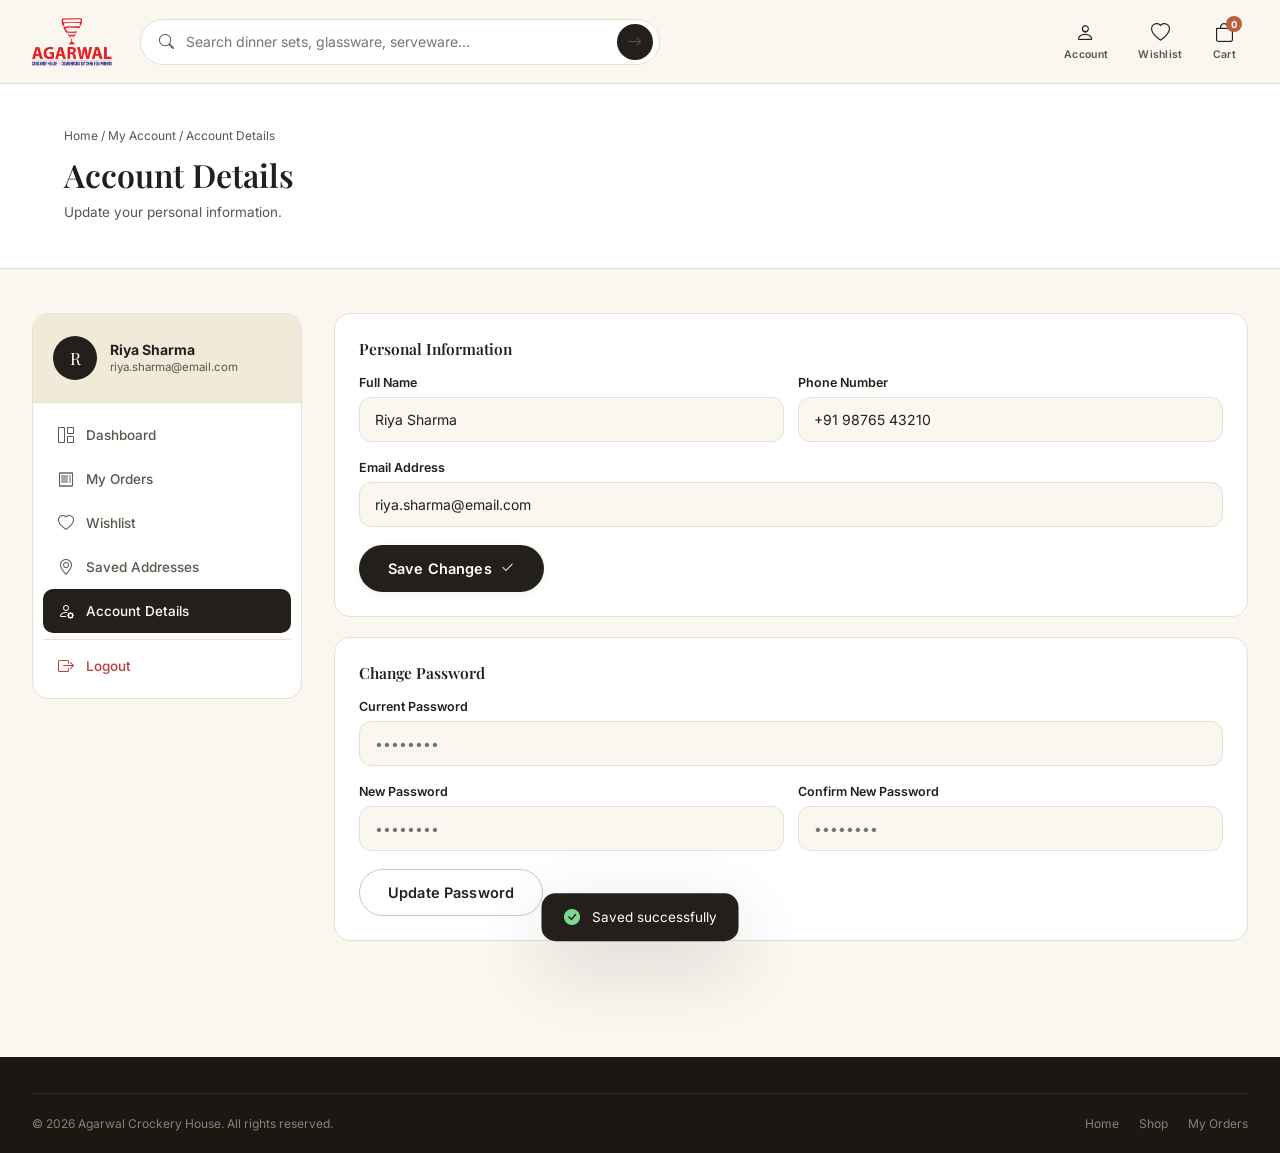
==== account-details.html @ cacc031a "Self-host all imagery and rebuild My Orders as a proper account panel Fixes the hero/product images " ====
<!doctype html>
<html lang="en">
<head>
<meta charset="utf-8">
<meta name="viewport" content="width=device-width, initial-scale=1">
<title>Account Details | Agarwal Crockery House</title>
<link rel="icon" href="assets/img/logo.png">
<link rel="preconnect" href="https://fonts.googleapis.com">
<link rel="preconnect" href="https://fonts.gstatic.com" crossorigin>
<link href="https://fonts.googleapis.com/css2?family=Playfair+Display:ital,wght@0,500;0,600;0,700;1,500&family=Inter:wght@400;500;600;700;800&display=swap" rel="stylesheet">
<link href="https://cdn.jsdelivr.net/npm/bootstrap-icons@1.11.3/font/bootstrap-icons.css" rel="stylesheet">
<link rel="stylesheet" href="assets/css/site.css">
<link rel="stylesheet" href="assets/css/cart.css">
<link rel="stylesheet" href="assets/css/account.css">
</head>
<body>

<header class="site-header">
  <div class="header-row">
    <a class="logo-mark" href="index.html"><img src="assets/img/logo.png" alt="Agarwal Crockery House"></a>
    <form class="search-form" action="shop.html">
      <i class="bi bi-search"></i>
      <input type="search" name="q" placeholder="Search dinner sets, glassware, serveware...">
      <button type="submit" aria-label="Search"><i class="bi bi-arrow-right"></i></button>
    </form>
    <div class="header-actions">
      <a class="icon-link" href="account.html"><i class="bi bi-person"></i><span class="label">Account</span></a>
      <a class="icon-link" href="wishlist.html"><i class="bi bi-heart"></i><span class="label">Wishlist</span></a>
      <a class="icon-link" href="cart.html"><i class="bi bi-bag"></i><span class="label">Cart</span><span class="count" data-cart-count>0</span></a>
    </div>
  </div>
</header>

<div class="page-hero">
  <div class="container">
    <div>
      <div class="breadcrumb"><a href="index.html">Home</a> / <a href="account.html">My Account</a> / Account Details</div>
      <h1>Account Details</h1>
      <p>Update your personal information.</p>
    </div>
  </div>
</div>

<main>
  <div class="account-layout">
    <aside class="account-sidebar">
      <div class="account-user">
        <div class="account-avatar">R</div>
        <div><b>Riya Sharma</b><span>riya.sharma@email.com</span></div>
      </div>
      <nav class="account-nav">
        <a href="account.html"><i class="bi bi-grid-1x2"></i> Dashboard</a>
        <a href="orders.html"><i class="bi bi-receipt"></i> My Orders</a>
        <a href="wishlist.html"><i class="bi bi-heart"></i> Wishlist</a>
        <a href="addresses.html"><i class="bi bi-geo-alt"></i> Saved Addresses</a>
        <a href="account-details.html" class="active"><i class="bi bi-person-gear"></i> Account Details</a>
        <a href="login.html" class="logout"><i class="bi bi-box-arrow-right"></i> Logout</a>
      </nav>
    </aside>

    <div class="account-main">
      <div class="acct-panel">
        <h3>Personal Information</h3>
        <form id="detailsForm">
          <div class="field-row">
            <div class="field">
              <label for="dName">Full Name</label>
              <input type="text" id="dName" value="Riya Sharma">
            </div>
            <div class="field">
              <label for="dPhone">Phone Number</label>
              <input type="tel" id="dPhone" value="+91 98765 43210">
            </div>
          </div>
          <div class="field">
            <label for="dEmail">Email Address</label>
            <input type="email" id="dEmail" value="riya.sharma@email.com">
          </div>
          <button type="submit" class="btn btn-dark">Save Changes <i class="bi bi-check2"></i></button>
        </form>
      </div>

      <div class="acct-panel">
        <h3>Change Password</h3>
        <form id="passwordForm">
          <div class="field">
            <label for="dCurrentPwd">Current Password</label>
            <input type="password" id="dCurrentPwd" placeholder="••••••••">
          </div>
          <div class="field-row">
            <div class="field">
              <label for="dNewPwd">New Password</label>
              <input type="password" id="dNewPwd" placeholder="••••••••">
            </div>
            <div class="field">
              <label for="dConfirmPwd">Confirm New Password</label>
              <input type="password" id="dConfirmPwd" placeholder="••••••••">
            </div>
          </div>
          <button type="submit" class="btn btn-outline">Update Password</button>
        </form>
      </div>
    </div>
  </div>
</main>

<footer class="site-footer" style="padding-top:36px;">
  <div class="footer-bottom" style="border-top:1px solid rgba(255,255,255,.08); padding-top:22px;">
    <span>© 2026 Agarwal Crockery House. All rights reserved.</span>
    <div class="policies">
      <a href="index.html">Home</a>
      <a href="shop.html">Shop</a>
      <a href="orders.html">My Orders</a>
    </div>
  </div>
</footer>

<div class="toast-note" id="acToast"><i class="bi bi-check-circle-fill"></i><span data-toast-text>Saved successfully</span></div>

<script src="assets/js/products.js"></script>
<script src="assets/js/site.js"></script>
<script>
  document.getElementById('detailsForm').addEventListener('submit', function (e) {
    e.preventDefault();
    if (window.ACShowToast) window.ACShowToast('Profile updated successfully');
  });
  document.getElementById('passwordForm').addEventListener('submit', function (e) {
    e.preventDefault();
    if (window.ACShowToast) window.ACShowToast('Password updated successfully');
    this.reset();
  });
</script>
</body>
</html>
---- assets/css/site.css ----
/* Agarwal Crockery House — shared design system
   Used on every page: variables, header, footer, buttons, cards, toast */

:root{
  --ink:#231f1a;
  --ink-soft:#5c554c;
  --cream:#faf6f0;
  --cream-deep:#f2ead9;
  --paper:#ffffff;
  --line:#e8e0d2;
  --gold:#a97c3f;
  --gold-deep:#8a6329;
  --gold-soft:#eadfc7;
  --terracotta:#b5623a;
  --success:#3f8a5c;
  --danger:#b5423a;
  --shadow-sm:0 2px 10px rgba(35,31,26,.06);
  --shadow-md:0 14px 40px rgba(35,31,26,.10);
  --shadow-lg:0 24px 70px rgba(35,31,26,.16);
  --radius:18px;
  --radius-sm:10px;
  --serif:'Playfair Display', Georgia, serif;
  --sans:'Inter', -apple-system, BlinkMacSystemFont, sans-serif;
}

*{box-sizing:border-box;}
html{scroll-behavior:smooth;}
body{
  margin:0;
  font-family:var(--sans);
  color:var(--ink);
  background:var(--cream);
  -webkit-font-smoothing:antialiased;
  font-feature-settings:"liga" 1;
}
img{max-width:100%;display:block;}
a{color:inherit;text-decoration:none;}
.container{width:100%;max-width:1280px;margin:0 auto;padding:0 32px;}
section{position:relative;}
.eyebrow{
  font-family:var(--sans);
  font-size:12px;
  font-weight:600;
  letter-spacing:.16em;
  text-transform:uppercase;
  color:var(--gold-deep);
}
h1,h2,h3{font-family:var(--serif); font-weight:600; margin:0; color:var(--ink);}
.btn{
  display:inline-flex; align-items:center; justify-content:center; gap:8px;
  padding:14px 28px; border-radius:999px;
  font-family:var(--sans); font-weight:600; font-size:14.5px;
  letter-spacing:.01em; cursor:pointer; border:1px solid transparent;
  transition:transform .2s ease, box-shadow .2s ease, background .2s ease, color .2s ease, border-color .2s ease;
  white-space:nowrap;
}
.btn:hover{transform:translateY(-2px);}
.btn:disabled{opacity:.55; cursor:not-allowed; transform:none;}
.btn-block{width:100%;}
.btn-sm{padding:10px 18px; font-size:13px;}
.btn-dark{background:var(--ink); color:#fff; box-shadow:var(--shadow-sm);}
.btn-dark:hover{background:#3a342a; box-shadow:var(--shadow-md);}
.btn-outline{background:transparent; color:var(--ink); border-color:rgba(35,31,26,.25);}
.btn-outline:hover{border-color:var(--ink); background:rgba(35,31,26,.04);}
.btn-outline-light{background:transparent; color:#fff; border-color:rgba(255,255,255,.55);}
.btn-outline-light:hover{border-color:#fff; background:rgba(255,255,255,.12);}
.btn-gold{background:var(--gold-deep); color:#fff;}
.btn-gold:hover{background:#734f20;}

/* ---------- Announcement bar ---------- */
.announce{
  background:var(--ink); color:#f2ead9; text-align:center;
  font-size:12.5px; letter-spacing:.05em; padding:9px 16px;
  font-weight:500;
}
.announce b{color:#fff; font-weight:700;}

/* ---------- Header ---------- */
header.site-header{
  background:rgba(250,246,240,.92);
  backdrop-filter:saturate(160%) blur(10px);
  border-bottom:1px solid var(--line);
  position:sticky; top:0; z-index:60;
}
.header-row{
  display:flex; align-items:center; gap:28px;
  padding:14px 32px; max-width:1280px; margin:0 auto;
}
.logo-mark{display:flex; align-items:center; gap:10px; flex-shrink:0;}
.logo-mark img{height:48px; width:auto;}
.logo-text{display:flex; flex-direction:column; line-height:1;}
.logo-text b{font-family:var(--serif); font-size:19px; letter-spacing:.01em;}
.logo-text span{font-size:10px; letter-spacing:.14em; color:var(--ink-soft); margin-top:3px;}

.search-form{
  flex:1; max-width:520px; display:flex; align-items:center;
  background:var(--paper); border:1px solid var(--line); border-radius:999px;
  padding:0 6px 0 18px; height:46px; transition:border-color .2s ease, box-shadow .2s ease;
}
.search-form:focus-within{border-color:var(--gold); box-shadow:0 0 0 4px var(--gold-soft);}
.search-form i{color:var(--ink-soft); font-size:15px;}
.search-form input{
  border:0; outline:0; background:transparent; flex:1; padding:0 12px;
  font-family:var(--sans); font-size:14px; color:var(--ink);
}
.search-form button{
  border:0; background:var(--ink); color:#fff; border-radius:999px;
  height:36px; width:36px; display:flex; align-items:center; justify-content:center;
  cursor:pointer; flex-shrink:0;
}

.header-actions{display:flex; align-items:center; gap:6px; margin-left:auto; flex-shrink:0;}
.icon-link{
  display:flex; flex-direction:column; align-items:center; gap:3px;
  padding:8px 12px; border-radius:12px; position:relative;
  font-size:10.5px; color:var(--ink-soft); font-weight:600; letter-spacing:.03em;
  transition:background .15s ease, color .15s ease; background:none; border:0; cursor:pointer;
}
.icon-link i{font-size:19px; color:var(--ink);}
.icon-link:hover{background:var(--cream-deep); color:var(--ink);}
.icon-link .count{
  position:absolute; top:2px; right:6px; background:var(--terracotta); color:#fff;
  font-size:9.5px; font-weight:700; min-width:16px; height:16px; border-radius:999px;
  display:flex; align-items:center; justify-content:center; padding:0 3px;
}

nav.category-nav{border-top:1px solid var(--line);}
.category-nav-row{
  max-width:1280px; margin:0 auto; padding:0 32px;
  display:flex; align-items:center; gap:30px; overflow-x:auto;
  scrollbar-width:none;
}
.category-nav-row::-webkit-scrollbar{display:none;}
.category-nav-row a{
  font-size:13.5px; font-weight:500; color:var(--ink-soft); padding:12px 0;
  white-space:nowrap; border-bottom:2px solid transparent; transition:color .15s ease, border-color .15s ease;
}
.category-nav-row a:hover, .category-nav-row a.active{color:var(--ink); border-color:var(--gold);}
.category-nav-row a.pricing-link{color:var(--gold-deep); font-weight:600; margin-left:auto; display:flex; align-items:center; gap:6px;}

/* ---------- Breadcrumb / page header ---------- */
.page-hero{
  padding:44px 32px 34px; border-bottom:1px solid var(--line); background:var(--paper);
}
.page-hero .container{display:flex; align-items:flex-end; justify-content:space-between; gap:20px; flex-wrap:wrap;}
.breadcrumb{font-size:12px; color:var(--ink-soft); margin-bottom:10px;}
.breadcrumb a{color:var(--ink-soft);}
.breadcrumb a:hover{color:var(--gold-deep);}
.page-hero h1{font-size:clamp(24px,3vw,32px);}
.page-hero p{font-size:13.5px; color:var(--ink-soft); margin-top:8px; max-width:480px;}

/* ---------- Section shell ---------- */
.section{padding:88px 32px;}
.section-tight{padding:72px 32px;}
.section-head{
  max-width:1280px; margin:0 auto 44px; display:flex; align-items:flex-end;
  justify-content:space-between; gap:24px; flex-wrap:wrap;
}
.section-head h2{font-size:clamp(26px,3vw,36px); margin-top:10px;}
.section-head p{font-size:14.5px; color:var(--ink-soft); max-width:440px; margin-top:10px; line-height:1.65;}
.section-head .head-link{
  font-size:13.5px; font-weight:600; color:var(--gold-deep); display:flex; align-items:center; gap:6px;
  padding-bottom:4px; border-bottom:1px solid transparent;
}
.section-head .head-link:hover{border-color:var(--gold-deep);}
.center-head{text-align:center; justify-content:center; flex-direction:column; align-items:center;}
.center-head p{max-width:560px;}

/* ---------- Category card (shared: home + shop) ---------- */
.cat-grid{
  max-width:1280px; margin:0 auto; display:grid;
  grid-template-columns:repeat(6,1fr); gap:18px;
}
.cat-card{
  border-radius:16px; overflow:hidden; position:relative; aspect-ratio:3/4;
  box-shadow:var(--shadow-sm); transition:transform .35s ease, box-shadow .35s ease;
}
.cat-card:hover{transform:translateY(-6px); box-shadow:var(--shadow-lg);}
.cat-card img{width:100%; height:100%; object-fit:cover; transition:transform .5s ease;}
.cat-card:hover img{transform:scale(1.07);}
.cat-card::after{
  content:""; position:absolute; inset:0;
  background:linear-gradient(to top, rgba(20,17,13,.82) 0%, rgba(20,17,13,.15) 55%, transparent 75%);
}
.cat-card .cat-label{position:absolute; left:0; right:0; bottom:0; padding:18px 16px; z-index:2;}
.cat-card .cat-label h3{color:#fff; font-size:16.5px; margin-bottom:3px;}
.cat-card .cat-label span{color:#e6dcc8; font-size:11px; letter-spacing:.04em;}

/* ---------- Product card (shared: home + shop + cart cross-sell) ---------- */
.product-grid{
  max-width:1280px; margin:0 auto; display:grid;
  grid-template-columns:repeat(4,1fr); gap:24px;
}
.product-card{
  background:var(--paper); border-radius:16px; overflow:hidden;
  box-shadow:var(--shadow-sm); transition:transform .3s ease, box-shadow .3s ease;
  display:flex; flex-direction:column;
}
.product-card:hover{transform:translateY(-5px); box-shadow:var(--shadow-md);}
.product-media{position:relative; aspect-ratio:1/1; overflow:hidden; background:var(--cream-deep); display:block;}
.product-media img{width:100%; height:100%; object-fit:cover; transition:transform .5s ease;}
.product-card:hover .product-media img{transform:scale(1.06);}
.product-media .wish-btn{
  position:absolute; top:12px; right:12px; width:34px; height:34px; border-radius:999px;
  background:rgba(255,255,255,.92); border:0; display:flex; align-items:center; justify-content:center;
  cursor:pointer; color:var(--ink); font-size:14.5px; box-shadow:var(--shadow-sm); z-index:2;
  transition:color .15s ease, transform .15s ease;
}
.product-media .wish-btn:hover, .product-media .wish-btn.active{color:var(--terracotta); transform:scale(1.08);}
.product-media .new-badge{
  position:absolute; top:12px; left:12px; background:var(--ink); color:#fff;
  font-size:10px; font-weight:700; letter-spacing:.06em; padding:5px 10px; border-radius:999px; z-index:2;
}
.product-body{padding:18px 18px 20px; display:flex; flex-direction:column; gap:8px; flex:1;}
.product-cat{font-size:10.5px; letter-spacing:.1em; color:var(--gold-deep); font-weight:700; text-transform:uppercase;}
.product-title{font-family:var(--serif); font-size:17px; font-weight:600; line-height:1.3;}
.product-title a{color:inherit;}
.product-desc{font-size:12.5px; color:var(--ink-soft); line-height:1.55; flex:1;}
.price-badge{
  display:inline-flex; align-items:center; gap:6px; align-self:flex-start;
  background:var(--gold-soft); color:var(--gold-deep); font-size:11px; font-weight:600;
  padding:6px 11px; border-radius:999px; margin-top:2px;
}
.price-badge i{font-size:11px;}
.product-foot{display:flex; align-items:center; gap:10px; margin-top:8px;}
.add-order-btn{
  flex:1; background:var(--ink); color:#fff; border:0; border-radius:999px;
  padding:11px 16px; font-size:13px; font-weight:600; cursor:pointer;
  display:flex; align-items:center; justify-content:center; gap:7px;
  transition:background .2s ease, transform .2s ease;
}
.add-order-btn:hover{background:var(--gold-deep); transform:translateY(-1px);}
.add-order-btn.added{background:var(--success);}

/* ---------- Status pill (orders) ---------- */
.status-pill{display:inline-flex; align-items:center; gap:6px; font-size:11px; font-weight:700; letter-spacing:.03em; padding:6px 12px; border-radius:999px; text-transform:uppercase;}
.status-pending{background:#f3e6cf; color:#8a6329;}
.status-price-ready{background:#dbe9df; color:#2f6b47;}
.status-paid{background:#e2e8f5; color:#3a4f8f;}

/* ---------- Auth cards ---------- */
.auth-wrap{max-width:1280px; margin:0 auto; padding:64px 32px 96px; display:flex; justify-content:center;}
.auth-card{
  width:100%; max-width:440px; background:var(--paper); border-radius:var(--radius);
  box-shadow:var(--shadow-md); padding:44px 40px; border:1px solid var(--line);
}
.auth-card .eyebrow{display:block; text-align:center; margin-bottom:8px;}
.auth-card h1{font-size:26px; text-align:center;}
.auth-card > p{text-align:center; font-size:13px; color:var(--ink-soft); margin-top:8px; margin-bottom:30px;}
.field{margin-bottom:18px;}
.field label{display:block; font-size:12.5px; font-weight:600; margin-bottom:7px; color:var(--ink);}
.field input, .field select, .field textarea{
  width:100%; border:1px solid var(--line); border-radius:12px; padding:13px 15px;
  font-family:var(--sans); font-size:14px; background:var(--cream); color:var(--ink);
  transition:border-color .2s ease, box-shadow .2s ease;
}
.field input:focus, .field select:focus, .field textarea:focus{
  outline:0; border-color:var(--gold); box-shadow:0 0 0 4px var(--gold-soft); background:var(--paper);
}
.field-row{display:grid; grid-template-columns:1fr 1fr; gap:14px;}
.field-check{display:flex; align-items:center; gap:9px; font-size:13px; color:var(--ink-soft);}
.field-check input{width:16px; height:16px; accent-color:var(--gold-deep);}
.auth-foot{display:flex; align-items:center; justify-content:space-between; font-size:12.5px; margin-top:4px; margin-bottom:22px;}
.auth-foot a{color:var(--gold-deep); font-weight:600;}
.auth-switch{text-align:center; font-size:13px; color:var(--ink-soft); margin-top:22px;}
.auth-switch a{color:var(--gold-deep); font-weight:600;}
.auth-divider{display:flex; align-items:center; gap:14px; margin:26px 0; color:var(--ink-soft); font-size:11.5px; letter-spacing:.05em; text-transform:uppercase;}
.auth-divider::before, .auth-divider::after{content:""; flex:1; height:1px; background:var(--line);}

/* ---------- Empty state ---------- */
.empty-state{
  max-width:1280px; margin:0 auto; padding:70px 32px; text-align:center; display:none;
}
.empty-state.show{display:block;}
.empty-state i{font-size:44px; color:var(--gold-soft); margin-bottom:18px; display:block;}
.empty-state h2{font-size:22px; margin-bottom:10px;}
.empty-state p{font-size:14px; color:var(--ink-soft); margin-bottom:26px;}

/* ---------- Footer ---------- */
footer.site-footer{background:#1c1712; color:#c9beac; padding:64px 32px 0;}
.footer-top{
  max-width:1280px; margin:0 auto; display:grid; grid-template-columns:1.4fr 1fr 1fr 1fr 1.2fr;
  gap:32px; padding-bottom:48px; border-bottom:1px solid rgba(255,255,255,.08);
}
.footer-logo-badge{background:#fff; border-radius:12px; padding:12px 16px; display:inline-block; margin-bottom:16px;}
.footer-logo-badge img{height:44px; margin-bottom:0;}
.footer-brand p{font-size:12.5px; line-height:1.7; color:#a89c86; max-width:230px;}
.footer-social{display:flex; gap:10px; margin-top:18px;}
.footer-social a{
  width:34px; height:34px; border-radius:999px; border:1px solid rgba(255,255,255,.15);
  display:flex; align-items:center; justify-content:center; font-size:13px; color:#e6dcc8;
  transition:background .15s ease, border-color .15s ease;
}
.footer-social a:hover{background:var(--gold-deep); border-color:var(--gold-deep);}
.footer-col h4{
  font-family:var(--sans); font-size:12px; letter-spacing:.1em; text-transform:uppercase;
  color:#fff; margin-bottom:16px; font-weight:700;
}
.footer-col a{display:block; font-size:13px; color:#b3a891; margin-bottom:11px; transition:color .15s ease;}
.footer-col a:hover{color:#fff;}
.footer-contact li{list-style:none; display:flex; gap:10px; font-size:13px; color:#b3a891; margin-bottom:13px; line-height:1.5;}
.footer-contact i{color:var(--gold-soft); margin-top:2px; font-size:13px;}
.footer-bottom{
  max-width:1280px; margin:0 auto; padding:22px 0; display:flex; justify-content:space-between;
  align-items:center; flex-wrap:wrap; gap:12px; font-size:12px; color:#8c8071;
}
.footer-bottom .policies{display:flex; gap:20px; flex-wrap:wrap;}
.footer-bottom .policies a{color:#8c8071; transition:color .15s ease;}
.footer-bottom .policies a:hover{color:#fff;}

/* ---------- Toast ---------- */
.toast-note{
  position:fixed; bottom:26px; left:50%; transform:translate(-50%,140%);
  background:var(--ink); color:#fff; padding:14px 22px; border-radius:14px;
  display:flex; align-items:center; gap:12px; box-shadow:var(--shadow-lg); z-index:200;
  transition:transform .35s cubic-bezier(.2,.9,.3,1); font-size:13.5px;
}
.toast-note.show{transform:translate(-50%,0);}
.toast-note i{color:#7fd88f; font-size:16px;}
.toast-note a{color:var(--gold-soft); font-weight:600; text-decoration:underline;}

/* ---------- Responsive ---------- */
@media (max-width:1080px){
  .cat-grid{grid-template-columns:repeat(3,1fr);}
  .product-grid{grid-template-columns:repeat(2,1fr);}
  .footer-top{grid-template-columns:1fr 1fr; row-gap:36px;}
}
@media (max-width:720px){
  .header-row{flex-wrap:wrap; padding:14px 20px;}
  .search-form{order:3; max-width:100%; width:100%;}
  .icon-link .label{display:none;}
  .container, .section, .page-hero{padding-left:20px; padding-right:20px;}
  .cat-grid{grid-template-columns:repeat(2,1fr);}
  .product-grid{grid-template-columns:1fr 1fr;}
  .footer-top{grid-template-columns:1fr;}
  .section{padding:56px 20px;}
  .auth-card{padding:34px 24px;}
  .field-row{grid-template-columns:1fr;}
}
@media (max-width:520px){
  .product-grid{grid-template-columns:1fr;}
  .cat-grid{grid-template-columns:1fr 1fr;}
}
---- assets/css/cart.css ----
/* Cart / Checkout / Order Success / Orders shared layout */
.cart-layout{max-width:1280px; margin:0 auto; padding:44px 32px 96px; display:grid; grid-template-columns:1fr 360px; gap:36px; align-items:start;}
.cart-items{background:var(--paper); border:1px solid var(--line); border-radius:16px; overflow:hidden;}
.cart-row{display:flex; align-items:center; gap:18px; padding:20px; border-bottom:1px solid var(--line);}
.cart-row:last-child{border-bottom:0;}
.cart-thumb{width:88px; height:88px; border-radius:12px; overflow:hidden; flex-shrink:0; background:var(--cream-deep);}
.cart-thumb img{width:100%; height:100%; object-fit:cover;}
.cart-info{flex:1; min-width:0;}
.cart-info .cart-cat{font-size:10.5px; letter-spacing:.08em; color:var(--gold-deep); font-weight:700; text-transform:uppercase;}
.cart-info h3{font-family:var(--serif); font-size:16px; margin:4px 0 6px;}
.cart-info h3 a{color:inherit;}
.cart-info .cart-note{font-size:11.5px; color:var(--ink-soft); display:flex; align-items:center; gap:6px;}
.cart-qty{display:flex; align-items:center; border:1px solid var(--line); border-radius:999px; overflow:hidden; flex-shrink:0;}
.cart-qty button{width:32px; height:32px; border:0; background:var(--paper); font-size:15px; cursor:pointer; color:var(--ink);}
.cart-qty button:hover{background:var(--cream-deep);}
.cart-qty input{width:38px; text-align:center; border:0; font-size:13.5px; background:transparent;}
.cart-remove{background:none; border:0; color:var(--ink-soft); font-size:16px; cursor:pointer; flex-shrink:0; padding:8px; transition:color .15s ease;}
.cart-remove:hover{color:var(--danger);}

.summary-card{background:var(--paper); border:1px solid var(--line); border-radius:16px; padding:26px 24px; position:sticky; top:110px;}
.summary-card h3{font-size:16px; margin-bottom:18px;}
.summary-row{display:flex; justify-content:space-between; font-size:13.5px; color:var(--ink-soft); margin-bottom:12px;}
.summary-row b{color:var(--ink); font-weight:600;}
.summary-note{
  display:flex; gap:10px; background:var(--gold-soft); color:var(--gold-deep); padding:13px 15px;
  border-radius:12px; font-size:12px; line-height:1.55; margin:18px 0 22px;
}
.summary-note i{font-size:16px; flex-shrink:0; margin-top:1px;}

/* Checkout form */
.checkout-form{background:var(--paper); border:1px solid var(--line); border-radius:16px; padding:28px 26px;}
.checkout-form h3{font-size:16px; margin-bottom:18px;}
.checkout-steps{display:flex; align-items:center; gap:10px; max-width:1280px; margin:0 auto; padding:30px 32px 0; font-size:12.5px; color:var(--ink-soft); font-weight:600;}
.checkout-steps span.active{color:var(--ink);}
.checkout-steps i{font-size:10px; color:var(--line);}

/* Order success */
.success-wrap{max-width:640px; margin:0 auto; padding:90px 32px; text-align:center;}
.success-icon{
  width:84px; height:84px; border-radius:999px; background:var(--gold-soft); color:var(--gold-deep);
  display:flex; align-items:center; justify-content:center; font-size:38px; margin:0 auto 26px;
}
.success-wrap h1{font-size:28px; margin-bottom:12px;}
.success-wrap p{font-size:14.5px; color:var(--ink-soft); line-height:1.7; margin-bottom:10px;}
.success-order-id{
  display:inline-flex; align-items:center; gap:8px; background:var(--cream-deep); padding:10px 18px;
  border-radius:999px; font-size:13px; font-weight:700; margin:18px 0 30px;
}
.success-steps{display:flex; justify-content:center; gap:26px; margin:34px 0; flex-wrap:wrap;}
.success-steps div{font-size:12px; color:var(--ink-soft); display:flex; flex-direction:column; align-items:center; gap:8px; max-width:120px;}
.success-steps i{font-size:20px; color:var(--gold-deep);}
.success-actions{display:flex; gap:12px; justify-content:center; flex-wrap:wrap;}

/* My Orders */
.orders-table{background:var(--paper); border:1px solid var(--line); border-radius:16px; overflow:hidden;}
.orders-row{
  display:grid; grid-template-columns:1.3fr 1fr 1fr 1fr auto; gap:14px; align-items:center;
  padding:18px 22px; border-bottom:1px solid var(--line); font-size:13.5px;
}
.orders-row:last-child{border-bottom:0;}
.orders-row.head{background:var(--cream-deep); font-size:11.5px; font-weight:700; letter-spacing:.05em; text-transform:uppercase; color:var(--ink-soft);}
.orders-row .order-id{font-weight:700; color:var(--ink);}
.orders-row .order-date{color:var(--ink-soft);}
.orders-row .order-price{font-weight:700;}
.orders-row .order-price.hidden-price{color:var(--ink-soft); font-weight:500; font-size:12px; display:flex; align-items:center; gap:6px;}
.orders-row a.view-link{font-weight:600; color:var(--gold-deep); font-size:13px; display:flex; align-items:center; gap:5px;}

/* Order details */
.order-detail-wrap{max-width:900px; margin:0 auto; padding:44px 32px 90px;}
.order-detail-head{display:flex; justify-content:space-between; align-items:flex-start; gap:20px; flex-wrap:wrap; margin-bottom:26px;}
.order-detail-head h1{font-size:24px; margin-bottom:6px;}
.order-price-panel{
  background:var(--paper); border:1px solid var(--line); border-radius:16px; padding:24px; margin-top:24px;
  display:flex; align-items:center; justify-content:space-between; gap:20px; flex-wrap:wrap;
}
.order-price-panel .amount{font-family:var(--serif); font-size:26px;}
.order-price-panel.pending{background:var(--gold-soft);}
.order-price-panel.pending .amount{font-size:15px; color:var(--gold-deep);}

@media (max-width:900px){
  .cart-layout{grid-template-columns:1fr;}
  .orders-row{grid-template-columns:1fr 1fr; row-gap:8px;}
  .orders-row.head{display:none;}
  .orders-row .view-link{grid-column:1/-1;}
}
@media (max-width:560px){
  .cart-row{flex-wrap:wrap;}
  .cart-qty{margin-left:106px;}
}
---- assets/css/account.css ----
/* Account panel — sidebar + content layout, shared by all account pages */
.account-layout{
  max-width:1280px; margin:0 auto; padding:44px 32px 96px;
  display:grid; grid-template-columns:270px 1fr; gap:32px; align-items:start;
}
.account-sidebar{
  background:var(--paper); border:1px solid var(--line); border-radius:16px;
  overflow:hidden; position:sticky; top:110px;
}
.account-user{
  display:flex; align-items:center; gap:13px; padding:22px 20px; border-bottom:1px solid var(--line);
  background:var(--cream-deep);
}
.account-avatar{
  width:44px; height:44px; border-radius:999px; background:var(--ink); color:#fff;
  display:flex; align-items:center; justify-content:center; font-family:var(--serif); font-size:17px;
  flex-shrink:0;
}
.account-user b{display:block; font-size:14px;}
.account-user span{display:block; font-size:11.5px; color:var(--ink-soft); margin-top:2px;}
.account-nav{padding:10px;}
.account-nav a{
  display:flex; align-items:center; gap:11px; padding:12px 14px; border-radius:10px;
  font-size:13.5px; font-weight:500; color:var(--ink-soft); transition:background .15s ease, color .15s ease;
}
.account-nav a i{font-size:16px; width:18px; text-align:center; flex-shrink:0;}
.account-nav a:hover{background:var(--cream-deep); color:var(--ink);}
.account-nav a.active{background:var(--ink); color:#fff;}
.account-nav a.logout{margin-top:6px; border-top:1px solid var(--line); border-radius:0; padding-top:16px; color:var(--danger);}
.account-nav a.logout:hover{background:transparent; color:#8c2e26;}

.account-main{min-width:0;}
.account-main-head{margin-bottom:24px;}
.account-main-head h1{font-size:23px; margin-bottom:6px;}
.account-main-head p{font-size:13.5px; color:var(--ink-soft);}

/* Dashboard stat cards */
.acct-stats{display:grid; grid-template-columns:repeat(3,1fr); gap:16px; margin-bottom:30px;}
.acct-stat-card{background:var(--paper); border:1px solid var(--line); border-radius:14px; padding:20px;}
.acct-stat-card i{font-size:19px; color:var(--gold-deep); margin-bottom:10px; display:block;}
.acct-stat-card b{display:block; font-size:24px; font-family:var(--serif);}
.acct-stat-card span{font-size:12px; color:var(--ink-soft);}

.acct-panel{background:var(--paper); border:1px solid var(--line); border-radius:16px; padding:24px; margin-bottom:20px;}
.acct-panel h3{font-size:15.5px; margin-bottom:16px; display:flex; align-items:center; justify-content:space-between;}
.acct-panel h3 a{font-size:12.5px; font-weight:600; color:var(--gold-deep);}

@media (max-width:900px){
  .account-layout{grid-template-columns:1fr;}
  .account-sidebar{position:static;}
  .acct-stats{grid-template-columns:1fr 1fr;}
}
@media (max-width:520px){
  .acct-stats{grid-template-columns:1fr;}
}
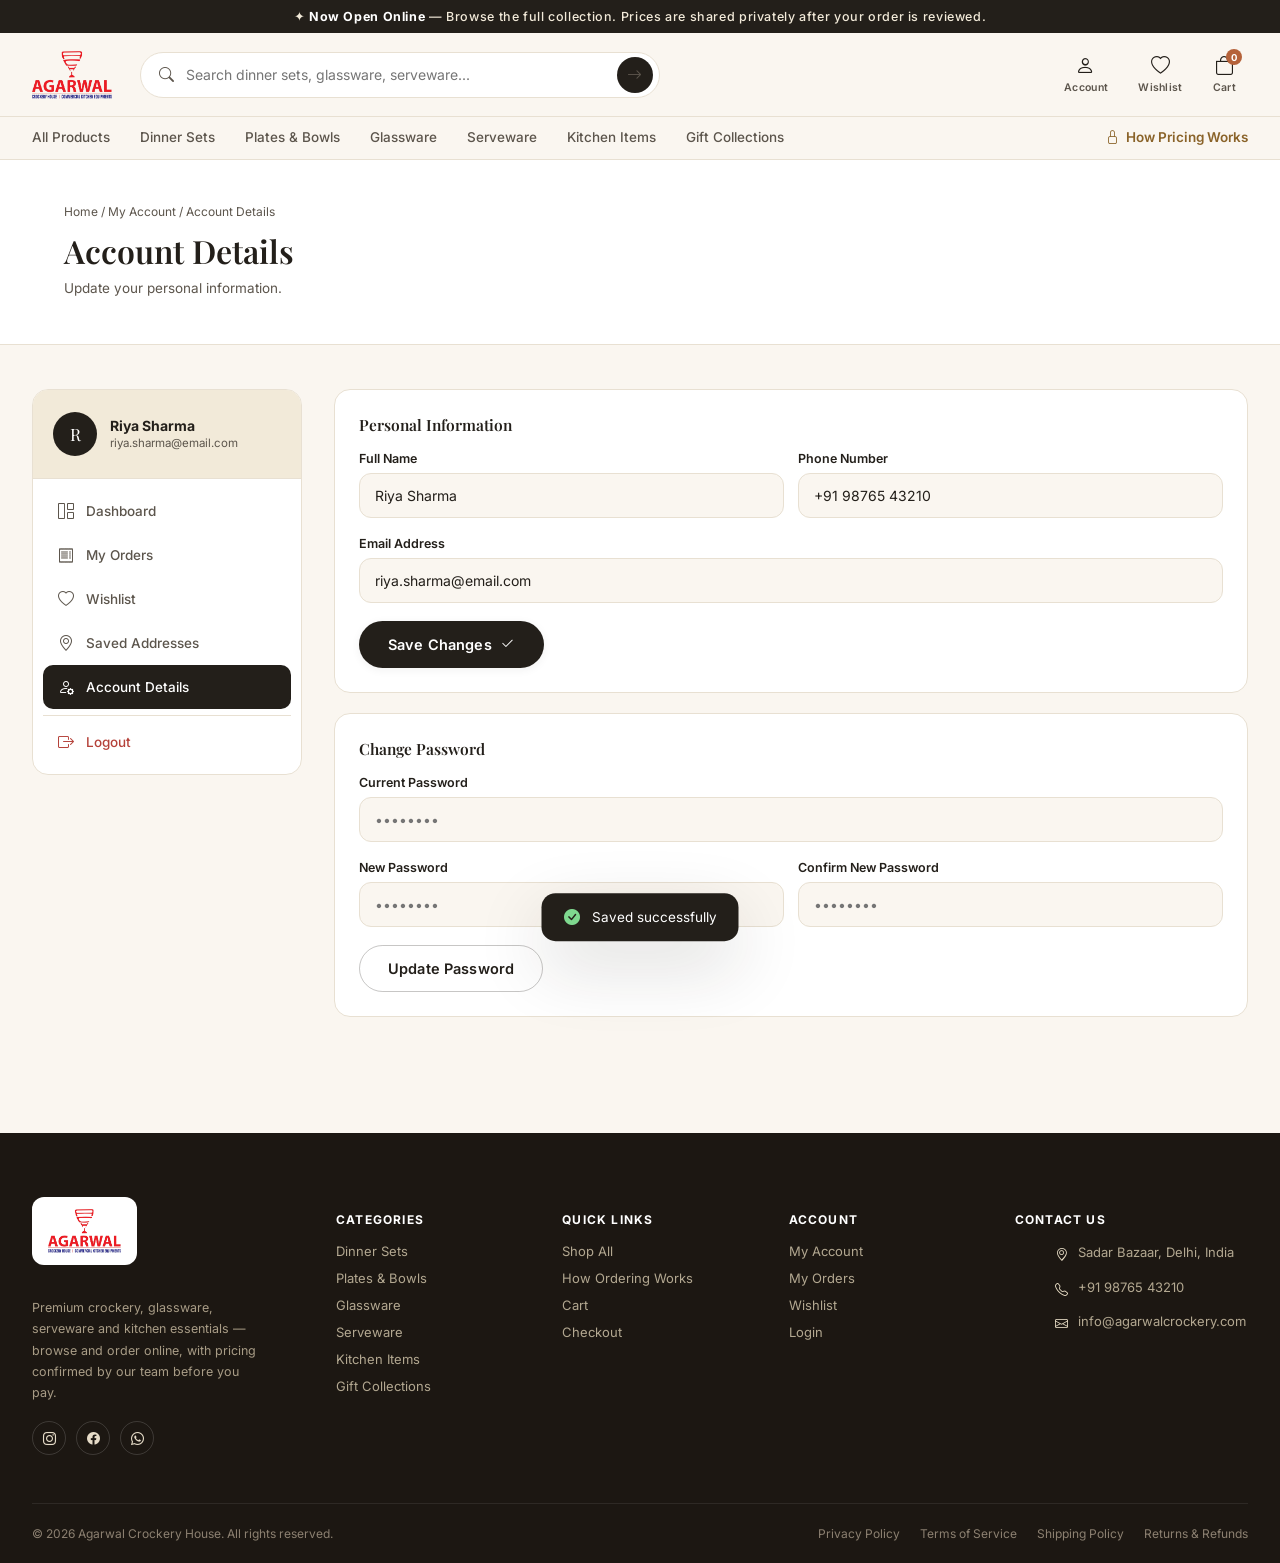
==== commit 5ce683cd: "Standardize header and footer across every page login, register, checkout, order-success, payment, a" ====
--- a/account-details.html
+++ b/account-details.html
@@ -15,6 +15,8 @@
 </head>
 <body>
 
+<div class="announce">✦ <b>Now Open Online</b> — Browse the full collection. Prices are shared privately after your order is reviewed.</div>
+
 <header class="site-header">
   <div class="header-row">
     <a class="logo-mark" href="index.html"><img src="assets/img/logo.png" alt="Agarwal Crockery House"></a>
@@ -29,6 +31,18 @@
       <a class="icon-link" href="cart.html"><i class="bi bi-bag"></i><span class="label">Cart</span><span class="count" data-cart-count>0</span></a>
     </div>
   </div>
+  <nav class="category-nav">
+    <div class="category-nav-row">
+      <a href="shop.html">All Products</a>
+      <a href="shop.html?cat=dinner-sets">Dinner Sets</a>
+      <a href="shop.html?cat=plates-bowls">Plates &amp; Bowls</a>
+      <a href="shop.html?cat=glassware">Glassware</a>
+      <a href="shop.html?cat=serveware">Serveware</a>
+      <a href="shop.html?cat=kitchen">Kitchen Items</a>
+      <a href="shop.html?cat=gifts">Gift Collections</a>
+      <a class="pricing-link" href="index.html#how-it-works"><i class="bi bi-lock"></i> How Pricing Works</a>
+    </div>
+  </nav>
 </header>
 
 <div class="page-hero">
@@ -104,13 +118,56 @@
   </div>
 </main>
 
-<footer class="site-footer" style="padding-top:36px;">
-  <div class="footer-bottom" style="border-top:1px solid rgba(255,255,255,.08); padding-top:22px;">
+<footer class="site-footer">
+  <div class="footer-top">
+    <div class="footer-brand">
+      <div class="footer-logo-badge"><img src="assets/img/logo.png" alt="Agarwal Crockery House"></div>
+      <p>Premium crockery, glassware, serveware and kitchen essentials — browse and order online, with pricing confirmed by our team before you pay.</p>
+      <div class="footer-social">
+        <a href="#" aria-label="Instagram"><i class="bi bi-instagram"></i></a>
+        <a href="#" aria-label="Facebook"><i class="bi bi-facebook"></i></a>
+        <a href="#" aria-label="WhatsApp"><i class="bi bi-whatsapp"></i></a>
+      </div>
+    </div>
+    <div class="footer-col">
+      <h4>Categories</h4>
+      <a href="shop.html?cat=dinner-sets">Dinner Sets</a>
+      <a href="shop.html?cat=plates-bowls">Plates &amp; Bowls</a>
+      <a href="shop.html?cat=glassware">Glassware</a>
+      <a href="shop.html?cat=serveware">Serveware</a>
+      <a href="shop.html?cat=kitchen">Kitchen Items</a>
+      <a href="shop.html?cat=gifts">Gift Collections</a>
+    </div>
+    <div class="footer-col">
+      <h4>Quick Links</h4>
+      <a href="shop.html">Shop All</a>
+      <a href="index.html#how-it-works">How Ordering Works</a>
+      <a href="cart.html">Cart</a>
+      <a href="checkout.html">Checkout</a>
+    </div>
+    <div class="footer-col">
+      <h4>Account</h4>
+      <a href="account.html">My Account</a>
+      <a href="orders.html">My Orders</a>
+      <a href="wishlist.html">Wishlist</a>
+      <a href="login.html">Login</a>
+    </div>
+    <div class="footer-col">
+      <h4>Contact Us</h4>
+      <ul class="footer-contact">
+        <li><i class="bi bi-geo-alt"></i><span>Sadar Bazaar, Delhi, India</span></li>
+        <li><i class="bi bi-telephone"></i><span>+91 98765 43210</span></li>
+        <li><i class="bi bi-envelope"></i><span>info@agarwalcrockery.com</span></li>
+      </ul>
+    </div>
+  </div>
+  <div class="footer-bottom">
     <span>© 2026 Agarwal Crockery House. All rights reserved.</span>
     <div class="policies">
-      <a href="index.html">Home</a>
-      <a href="shop.html">Shop</a>
-      <a href="orders.html">My Orders</a>
+      <a href="#">Privacy Policy</a>
+      <a href="#">Terms of Service</a>
+      <a href="#">Shipping Policy</a>
+      <a href="#">Returns &amp; Refunds</a>
     </div>
   </div>
 </footer>
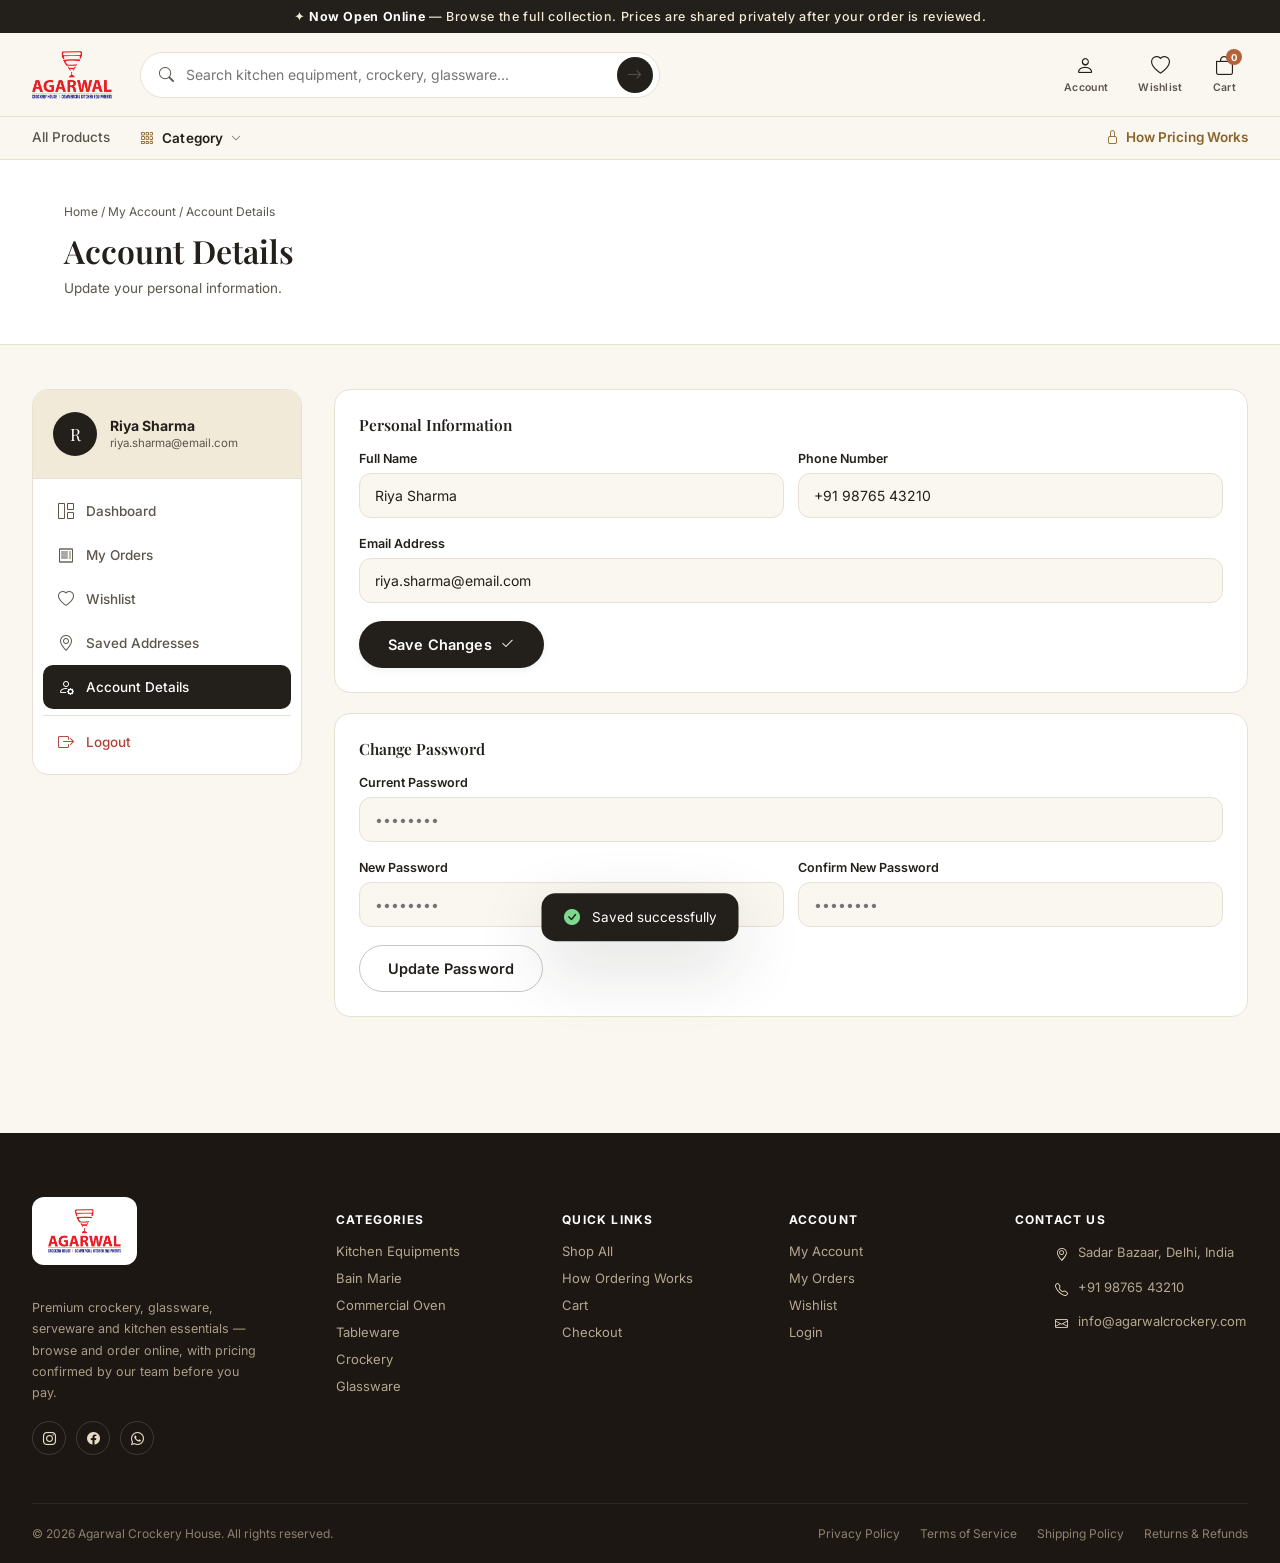
==== commit 31e68594: "Switch to full commercial kitchen equipment category taxonomy Replaces the consumer-only 6-category " ====
--- a/account-details.html
+++ b/account-details.html
@@ -10,6 +10,7 @@
 <link href="https://fonts.googleapis.com/css2?family=Playfair+Display:ital,wght@0,500;0,600;0,700;1,500&family=Inter:wght@400;500;600;700;800&display=swap" rel="stylesheet">
 <link href="https://cdn.jsdelivr.net/npm/bootstrap-icons@1.11.3/font/bootstrap-icons.css" rel="stylesheet">
 <link rel="stylesheet" href="assets/css/site.css">
+<link rel="stylesheet" href="assets/css/nav.css">
 <link rel="stylesheet" href="assets/css/cart.css">
 <link rel="stylesheet" href="assets/css/account.css">
 </head>
@@ -22,7 +23,7 @@
     <a class="logo-mark" href="index.html"><img src="assets/img/logo.png" alt="Agarwal Crockery House"></a>
     <form class="search-form" action="shop.html">
       <i class="bi bi-search"></i>
-      <input type="search" name="q" placeholder="Search dinner sets, glassware, serveware...">
+      <input type="search" name="q" placeholder="Search kitchen equipment, crockery, glassware...">
       <button type="submit" aria-label="Search"><i class="bi bi-arrow-right"></i></button>
     </form>
     <div class="header-actions">
@@ -34,12 +35,12 @@
   <nav class="category-nav">
     <div class="category-nav-row">
       <a href="shop.html">All Products</a>
-      <a href="shop.html?cat=dinner-sets">Dinner Sets</a>
-      <a href="shop.html?cat=plates-bowls">Plates &amp; Bowls</a>
-      <a href="shop.html?cat=glassware">Glassware</a>
-      <a href="shop.html?cat=serveware">Serveware</a>
-      <a href="shop.html?cat=kitchen">Kitchen Items</a>
-      <a href="shop.html?cat=gifts">Gift Collections</a>
+      <div class="mega-wrap" id="megaWrap">
+        <button type="button" class="mega-btn" id="megaBtn" aria-haspopup="true" aria-expanded="false">
+          <i class="bi bi-grid-3x3-gap"></i> Category <i class="bi bi-chevron-down"></i>
+        </button>
+        <div class="mega-panel" id="megaPanel"></div>
+      </div>
       <a class="pricing-link" href="index.html#how-it-works"><i class="bi bi-lock"></i> How Pricing Works</a>
     </div>
   </nav>
@@ -131,12 +132,12 @@
     </div>
     <div class="footer-col">
       <h4>Categories</h4>
-      <a href="shop.html?cat=dinner-sets">Dinner Sets</a>
-      <a href="shop.html?cat=plates-bowls">Plates &amp; Bowls</a>
+      <a href="shop.html?cat=kitchen-equipment">Kitchen Equipments</a>
+      <a href="shop.html?cat=bain-marie">Bain Marie</a>
+      <a href="shop.html?cat=commercial-oven">Commercial Oven</a>
+      <a href="shop.html?cat=tableware">Tableware</a>
+      <a href="shop.html?cat=crockery">Crockery</a>
       <a href="shop.html?cat=glassware">Glassware</a>
-      <a href="shop.html?cat=serveware">Serveware</a>
-      <a href="shop.html?cat=kitchen">Kitchen Items</a>
-      <a href="shop.html?cat=gifts">Gift Collections</a>
     </div>
     <div class="footer-col">
       <h4>Quick Links</h4>
@@ -174,8 +175,10 @@
 
 <div class="toast-note" id="acToast"><i class="bi bi-check-circle-fill"></i><span data-toast-text>Saved successfully</span></div>
 
+<script src="assets/js/categories.js"></script>
 <script src="assets/js/products.js"></script>
 <script src="assets/js/site.js"></script>
+<script src="assets/js/nav.js"></script>
 <script>
   document.getElementById('detailsForm').addEventListener('submit', function (e) {
     e.preventDefault();
--- a/assets/css/site.css
+++ b/assets/css/site.css
@@ -127,10 +127,8 @@
 nav.category-nav{border-top:1px solid var(--line);}
 .category-nav-row{
   max-width:1280px; margin:0 auto; padding:0 32px;
-  display:flex; align-items:center; gap:30px; overflow-x:auto;
-  scrollbar-width:none;
-}
-.category-nav-row::-webkit-scrollbar{display:none;}
+  display:flex; align-items:center; gap:30px; flex-wrap:wrap;
+}
 .category-nav-row a{
   font-size:13.5px; font-weight:500; color:var(--ink-soft); padding:12px 0;
   white-space:nowrap; border-bottom:2px solid transparent; transition:color .15s ease, border-color .15s ease;
--- a/assets/css/nav.css
+++ b/assets/css/nav.css
@@ -0,0 +1,48 @@
+/* Mega-menu category dropdown, shared across every page's category-nav */
+.mega-wrap{position:relative;}
+.mega-btn{
+  display:flex; align-items:center; gap:8px; background:none; border:0; cursor:pointer;
+  font-family:var(--sans); font-size:13.5px; font-weight:600; color:var(--ink);
+  padding:12px 0; letter-spacing:.01em;
+}
+.mega-btn i.bi-chevron-down{font-size:10px; color:var(--ink-soft); transition:transform .2s ease;}
+.mega-wrap.open .mega-btn i.bi-chevron-down{transform:rotate(180deg);}
+.mega-btn i.bi-grid-3x3-gap{color:var(--gold-deep); font-size:14px;}
+
+.mega-panel{
+  position:absolute; top:100%; left:0; margin-top:1px;
+  background:var(--paper); border:1px solid var(--line); border-radius:0 0 14px 14px;
+  box-shadow:var(--shadow-lg); display:none; overflow:hidden; z-index:80;
+  min-width:640px;
+}
+.mega-wrap.open .mega-panel{display:flex;}
+.mega-col-main{
+  width:300px; flex-shrink:0; border-right:1px solid var(--line); padding:10px;
+  max-height:420px; overflow-y:auto;
+}
+.mega-main-link{
+  display:flex; align-items:center; justify-content:space-between; gap:8px;
+  padding:11px 14px; border-radius:10px; font-size:13.5px; font-weight:600; color:var(--ink);
+  transition:background .15s ease, color .15s ease;
+}
+.mega-main-link i{font-size:12px; color:var(--ink-soft);}
+.mega-main-link:hover, .mega-main-link.active{background:var(--cream-deep); color:var(--gold-deep);}
+.mega-main-link.all-link{color:var(--gold-deep); border-bottom:1px solid var(--line); border-radius:0; margin-bottom:6px; padding-bottom:14px;}
+
+.mega-col-subs{width:340px; padding:16px 18px; max-height:420px; overflow-y:auto;}
+.mega-col-subs h4{
+  font-family:var(--sans); font-size:11px; letter-spacing:.08em; text-transform:uppercase;
+  color:var(--ink-soft); font-weight:700; margin-bottom:12px;
+}
+.mega-sub-link{
+  display:block; padding:9px 0; font-size:13px; color:var(--ink-soft); font-weight:500;
+  transition:color .15s ease;
+}
+.mega-sub-link:hover{color:var(--gold-deep);}
+.mega-empty{font-size:12.5px; color:var(--ink-soft); line-height:1.7;}
+.mega-empty a{color:var(--gold-deep); font-weight:600;}
+
+@media (max-width:720px){
+  .mega-panel{position:fixed; inset:0; top:auto; margin:0; border-radius:0; min-width:0; width:100%; max-height:80vh;}
+  .mega-col-main, .mega-col-subs{width:50%; max-height:80vh;}
+}
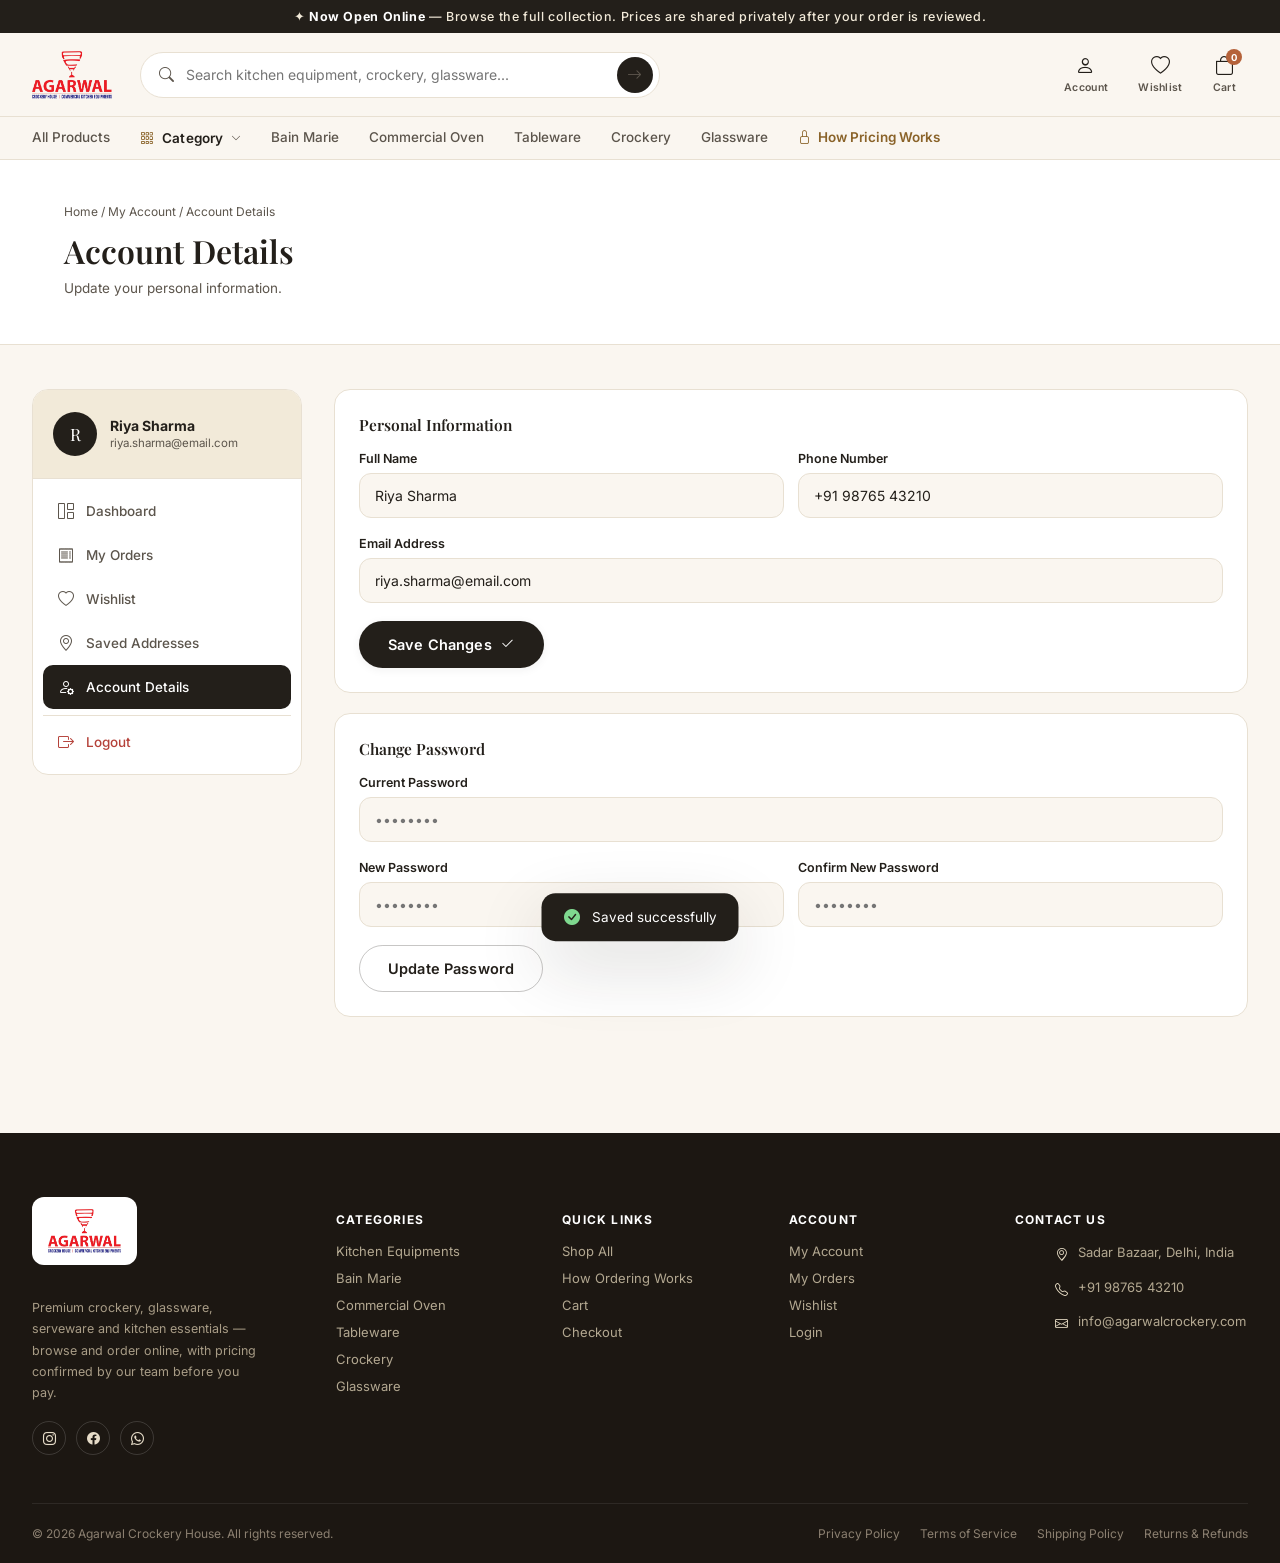
==== commit c68fe4bf: "Rework hero into a single full-bleed banner, fix nav spacing, polish mega menu - Hero is now one ful" ====
--- a/account-details.html
+++ b/account-details.html
@@ -41,6 +41,11 @@
         </button>
         <div class="mega-panel" id="megaPanel"></div>
       </div>
+      <a href="shop.html?cat=bain-marie">Bain Marie</a>
+      <a href="shop.html?cat=commercial-oven">Commercial Oven</a>
+      <a href="shop.html?cat=tableware">Tableware</a>
+      <a href="shop.html?cat=crockery">Crockery</a>
+      <a href="shop.html?cat=glassware">Glassware</a>
       <a class="pricing-link" href="index.html#how-it-works"><i class="bi bi-lock"></i> How Pricing Works</a>
     </div>
   </nav>
--- a/assets/css/site.css
+++ b/assets/css/site.css
@@ -134,7 +134,7 @@
   white-space:nowrap; border-bottom:2px solid transparent; transition:color .15s ease, border-color .15s ease;
 }
 .category-nav-row a:hover, .category-nav-row a.active{color:var(--ink); border-color:var(--gold);}
-.category-nav-row a.pricing-link{color:var(--gold-deep); font-weight:600; margin-left:auto; display:flex; align-items:center; gap:6px;}
+.category-nav-row a.pricing-link{color:var(--gold-deep); font-weight:600; display:flex; align-items:center; gap:6px;}
 
 /* ---------- Breadcrumb / page header ---------- */
 .page-hero{
--- a/assets/css/nav.css
+++ b/assets/css/nav.css
@@ -10,37 +10,56 @@
 .mega-btn i.bi-grid-3x3-gap{color:var(--gold-deep); font-size:14px;}
 
 .mega-panel{
-  position:absolute; top:100%; left:0; margin-top:1px;
-  background:var(--paper); border:1px solid var(--line); border-radius:0 0 14px 14px;
+  position:absolute; top:100%; left:0; margin-top:12px;
+  background:var(--paper); border:1px solid var(--line); border-radius:18px;
   box-shadow:var(--shadow-lg); display:none; overflow:hidden; z-index:80;
-  min-width:640px;
+  min-width:660px;
 }
-.mega-wrap.open .mega-panel{display:flex;}
+.mega-wrap.open .mega-panel{display:flex; animation:megaIn .18s ease;}
+@keyframes megaIn{from{opacity:0; transform:translateY(-6px);} to{opacity:1; transform:translateY(0);}}
+
 .mega-col-main{
-  width:300px; flex-shrink:0; border-right:1px solid var(--line); padding:10px;
-  max-height:420px; overflow-y:auto;
+  width:310px; flex-shrink:0; border-right:1px solid var(--line); padding:14px;
+  max-height:440px; overflow-y:auto; background:var(--cream);
 }
 .mega-main-link{
-  display:flex; align-items:center; justify-content:space-between; gap:8px;
-  padding:11px 14px; border-radius:10px; font-size:13.5px; font-weight:600; color:var(--ink);
-  transition:background .15s ease, color .15s ease;
+  display:flex; align-items:center; gap:12px;
+  padding:11px 14px; border-radius:12px; font-size:13.5px; font-weight:600; color:var(--ink);
+  transition:background .15s ease, color .15s ease, transform .15s ease;
 }
-.mega-main-link i{font-size:12px; color:var(--ink-soft);}
-.mega-main-link:hover, .mega-main-link.active{background:var(--cream-deep); color:var(--gold-deep);}
-.mega-main-link.all-link{color:var(--gold-deep); border-bottom:1px solid var(--line); border-radius:0; margin-bottom:6px; padding-bottom:14px;}
+.mega-main-link .mega-icon{
+  width:30px; height:30px; border-radius:9px; background:var(--paper); border:1px solid var(--line);
+  display:flex; align-items:center; justify-content:center; flex-shrink:0; color:var(--gold-deep); font-size:14px;
+  transition:background .15s ease, border-color .15s ease;
+}
+.mega-main-link span.label{flex:1;}
+.mega-main-link i.bi-chevron-right{font-size:11px; color:var(--ink-soft); flex-shrink:0;}
+.mega-main-link:hover, .mega-main-link.active{background:var(--paper); color:var(--gold-deep); box-shadow:var(--shadow-sm);}
+.mega-main-link:hover .mega-icon, .mega-main-link.active .mega-icon{background:var(--gold-deep); border-color:var(--gold-deep); color:#fff;}
+.mega-main-link.all-link{
+  color:var(--gold-deep); border-bottom:1px solid var(--line); border-radius:0;
+  margin-bottom:8px; padding-bottom:16px;
+}
+.mega-main-link.all-link .mega-icon{background:var(--gold-deep); border-color:var(--gold-deep); color:#fff;}
 
-.mega-col-subs{width:340px; padding:16px 18px; max-height:420px; overflow-y:auto;}
+.mega-col-subs{width:360px; padding:22px 24px; max-height:440px; overflow-y:auto;}
 .mega-col-subs h4{
-  font-family:var(--sans); font-size:11px; letter-spacing:.08em; text-transform:uppercase;
-  color:var(--ink-soft); font-weight:700; margin-bottom:12px;
+  font-family:var(--serif); font-size:16px; font-weight:600; color:var(--ink);
+  margin-bottom:16px; padding-bottom:14px; border-bottom:1px solid var(--line);
 }
 .mega-sub-link{
-  display:block; padding:9px 0; font-size:13px; color:var(--ink-soft); font-weight:500;
-  transition:color .15s ease;
+  display:flex; align-items:center; gap:8px; padding:9px 0; font-size:13.5px; color:var(--ink-soft); font-weight:500;
+  transition:color .15s ease, gap .15s ease;
 }
-.mega-sub-link:hover{color:var(--gold-deep);}
-.mega-empty{font-size:12.5px; color:var(--ink-soft); line-height:1.7;}
+.mega-sub-link::before{content:""; width:4px; height:4px; border-radius:999px; background:var(--gold-soft); flex-shrink:0;}
+.mega-sub-link:hover{color:var(--gold-deep); gap:12px;}
+.mega-sub-link:hover::before{background:var(--gold-deep);}
+.mega-empty{font-size:13px; color:var(--ink-soft); line-height:1.7;}
 .mega-empty a{color:var(--gold-deep); font-weight:600;}
+.mega-shop-all{
+  display:inline-flex; align-items:center; gap:6px; margin-top:16px; font-size:12.5px; font-weight:700;
+  color:var(--gold-deep); padding-top:14px; border-top:1px solid var(--line); width:100%;
+}
 
 @media (max-width:720px){
   .mega-panel{position:fixed; inset:0; top:auto; margin:0; border-radius:0; min-width:0; width:100%; max-height:80vh;}
